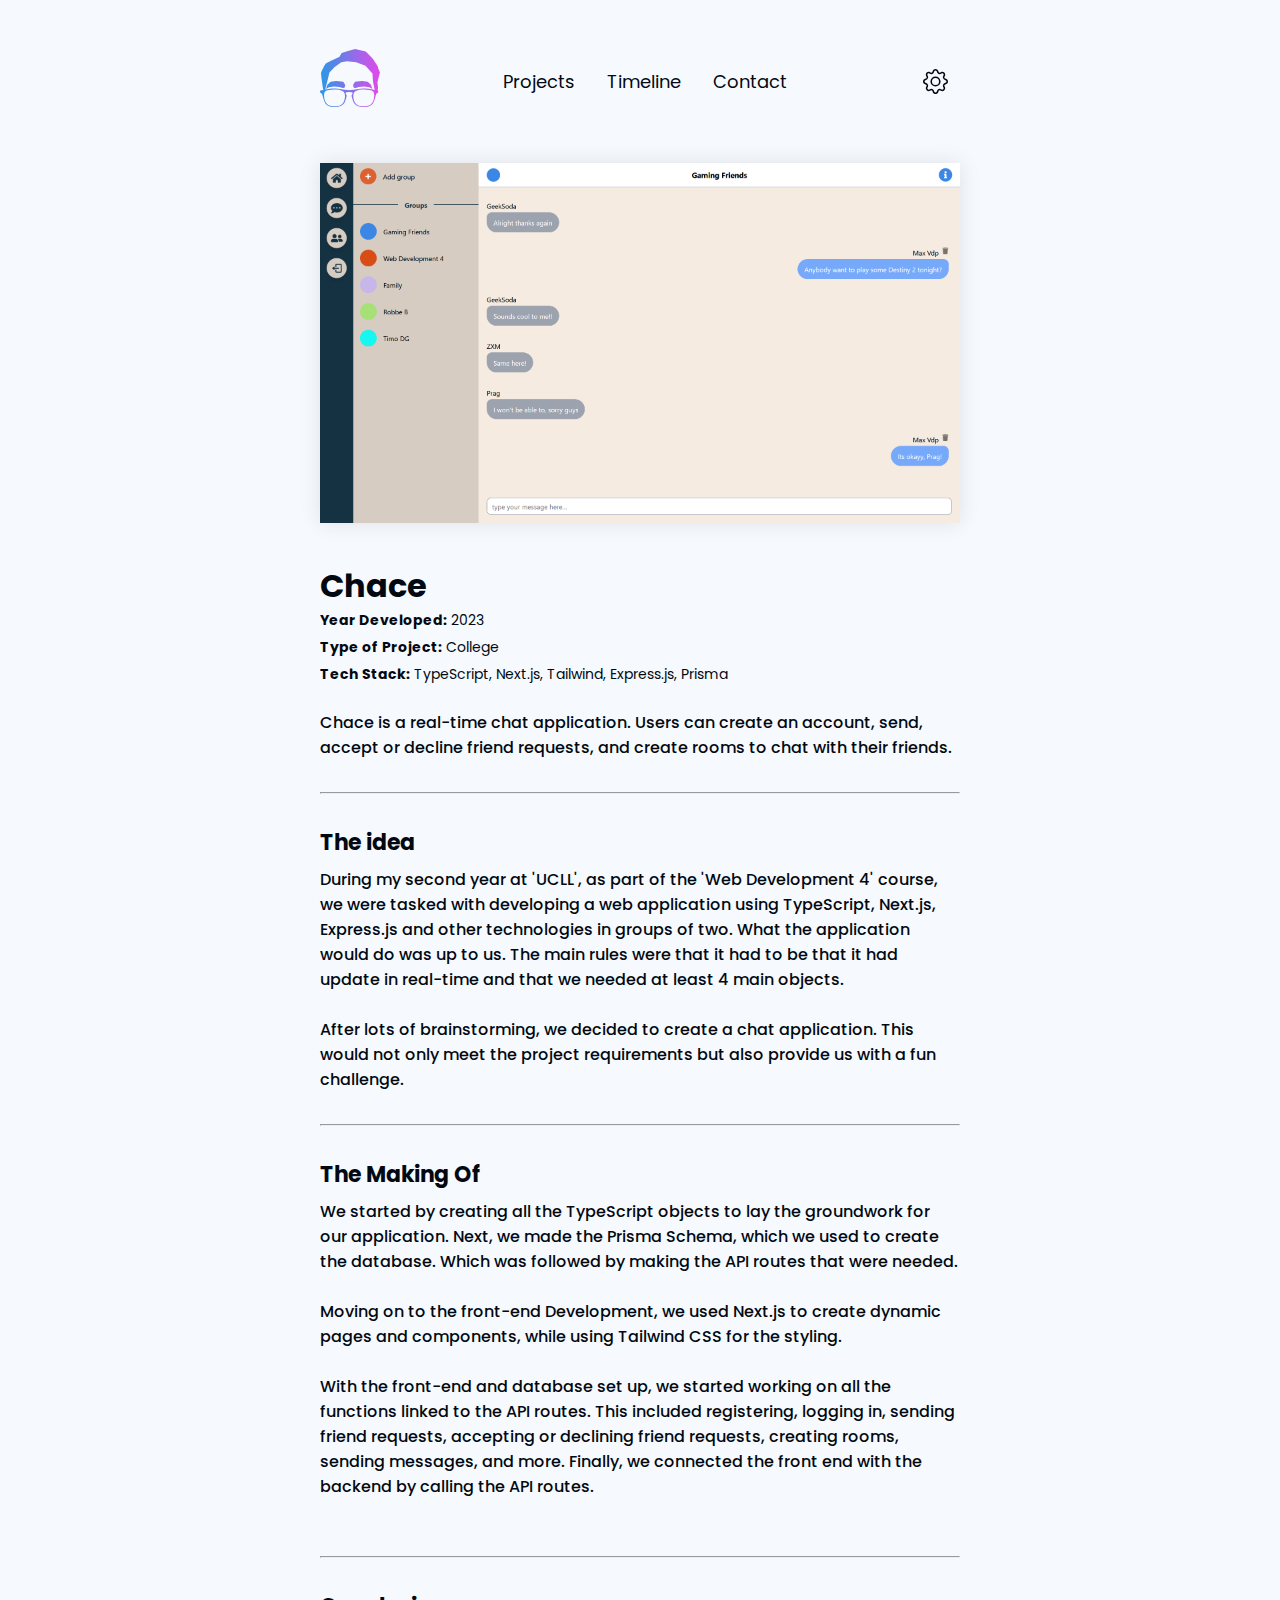
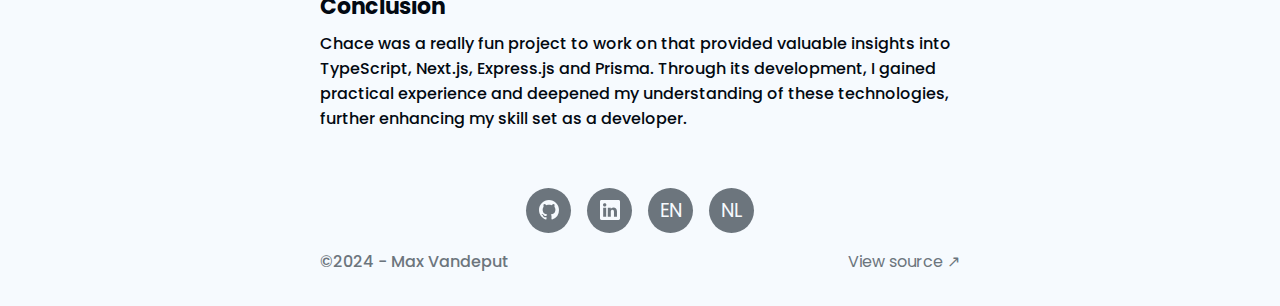
==== projects/chace.html @ c956afb3 "Everything UI version" ====
<!DOCTYPE html>
<html lang="en">
<head>
    <meta charset="UTF-8">
    <meta name="viewport" content="width=device-width, initial-scale=1.0">
    <link rel="preconnect" href="https://fonts.googleapis.com">
    <link rel="preconnect" href="https://fonts.gstatic.com" crossorigin>
    <link href="https://fonts.googleapis.com/css2?family=Poppins:ital,wght@0,100;0,200;0,300;0,400;0,500;0,600;0,700;0,800;0,900;1,100;1,200;1,300;1,400;1,500;1,600;1,700;1,800;1,900&display=swap" rel="stylesheet">
    <link rel="stylesheet" href="../styles.css">
    <link rel="stylesheet" href="projects.css">
    <script defer src="../js/main.js" ></script>
    <title>Projects | Chace</title>
</head>
<body theme="light">
    <div id="mainPage">
        <header>
            <a href="../index.html">
                <svg
                width="118.1636mm"
                height="114.2989mm"
                viewBox="0 0 118.1636 114.2989"
                version="1.1"
                id="svg8"> 
                <defs>
                <linearGradient id="lightGradient">
                  <stop offset="5%" stop-color="#3395E6" />
                  <stop offset="95%" stop-color="#DA4DEA" />
                </linearGradient>
                <linearGradient id="darkGradient">
                    <stop offset="5%" stop-color="#197CCC" />
                    <stop offset="95%" stop-color="#A215B2" />
                  </linearGradient>
              </defs>  
            <g
            id="layer2"
            transform="translate(-36.036378,-30.56153)">
            <path
            id="path988"
            style="fill-opacity:1;stroke-width:0.0727706;stroke-linecap:butt;stroke-linejoin:miter;stroke-miterlimit:4;stroke-dasharray:none;stroke-opacity:1"
            d="m 105.27176,30.599067 -15.825513,4.343039 -10.692908,3.768721 -4.742083,7.815455 -6.747306,2.566669 c 0,0 -18.906908,9.030589 -19.857027,9.916516 -1.05604,0.984685 -9.081842,15.797009 -9.304998,19.112102 -0.20894,3.104042 3.364419,28.460751 4.583586,33.037601 l -3.946513,0.79761 -2.665272,0.84546 0.128606,3.60293 1.654319,0.66183 1.397107,0.9375 1.13974,2.02204 0.79041,2.66529 0.808747,3.52948 1.985337,5.6617 1.470553,3.52949 1.176591,2.35274 1.838111,2.35289 2.500098,1.91187 3.01457,1.32349 3.897055,1.17645 3.382259,0.29411 h 5.073491 l 5.000035,-0.36771 5.661694,-1.39696 3.74988,-2.64699 3.603037,-4.1177 2.352894,-6.47045 1.544021,-4.85284 0.367736,-3.38225 -2.206004,-3.45603 0.588358,-1.83828 2.058652,-0.66167 4.356783,-0.27231 4.356803,0.27231 2.058782,0.66167 0.588229,1.83828 -2.205849,3.45603 0.367715,3.38225 1.544014,4.85284 2.35288,6.47045 3.60293,4.1177 3.75001,2.64699 5.66169,1.39696 5.00007,0.36771 h 5.07347 l 3.38223,-0.29411 3.89706,-1.17645 3.01457,-1.32349 2.5001,-1.91187 1.83813,-2.35289 1.17644,-2.35274 1.47056,-3.52949 1.98547,-5.6617 0.80874,-3.52948 0.79044,-2.66529 1.13958,-2.02204 1.39708,-0.9375 1.6545,-0.66183 0.1286,-3.60293 -1.1561,-0.36669 0.74449,-5.88573 -1.17149,-9.769317 1.72943,-7.389505 3.27297,-13.038048 c 0,0 -4.66767,-9.111872 -3.71924,-9.797117 0.94839,-0.685239 -11.23227,-17.853424 -11.23227,-17.853424 L 126.13666,35.488337 Z m -15.806948,24.020536 17.759508,2.14833 18.41032,6.982139 13.68684,14.954891 c 0,0 1.11576,16.334755 1.43192,17.760792 0.29792,1.343967 2.90428,13.219215 3.22087,14.661805 l -1.17323,-0.23704 -5.88233,-1.2499 -5.56986,-0.69855 -5.36771,-0.36771 -5.40433,-0.0918 -5.38577,0.4596 -6.36039,0.86405 -7.09555,1.17644 -5.532926,0.53292 -2.794368,0.14076 -2.794192,-0.14076 -5.532953,-0.53292 -7.095696,-1.17644 -6.360276,-0.86405 -5.38572,-0.4596 -5.404484,0.0918 -5.367416,0.36771 -5.569863,0.69855 -3.617541,0.76864 5.397591,-21.166344 2.919608,-12.380758 10.302354,-10.94532 13.07318,-9.334151 z m -22.150363,39.028398 -10.367638,1.323643 -6.396993,5.808766 -2.794033,8.74989 5.735317,-3.75 10.293882,-1.10284 10.514667,0.51462 6.617508,1.98532 3.455883,-0.14705 1.470558,-5.58826 -3.897055,-6.396989 c -0.294112,0.07351 -14.632096,-1.3971 -14.632096,-1.3971 z m 52.288281,0 c 0,0 -14.33798,1.470621 -14.6321,1.3971 l -3.89721,6.396989 1.47058,5.58826 3.45586,0.14705 6.61765,-1.98532 10.51468,-0.51462 10.29388,1.10284 5.73531,3.75 -2.79418,-8.74989 -6.397,-5.808766 z m -56.865728,16.718679 4.522138,0.0275 6.37858,0.67104 3.759011,1.07534 2.573569,0.94656 2.003774,1.23176 1.121252,1.47977 1.102865,1.80154 0.772122,2.88595 0.257263,2.13223 v 2.51837 l -0.367579,2.647 -0.955929,3.91534 -1.029364,2.55526 -1.966895,3.25365 -1.709507,1.94845 -2.16913,1.50728 -2.941231,1.19503 -2.830811,0.73528 -4.889561,0.42273 -5.055177,-0.11033 -4.705641,-0.73527 -2.334589,-0.73529 -1.847484,-0.85482 -1.645281,-1.17644 -1.626686,-1.56245 -1.617752,-2.12316 -0.974359,-2.11394 -1.047701,-2.6012 -0.836223,-2.60106 -0.312684,-2.39883 -0.386,-4.03472 0.330839,-3.67654 0.358651,-1.93016 1.396926,-2.39883 3.06067,-1.74638 4.678138,-1.27756 5.000017,-0.579 z m 61.341748,0 3.93377,0.29411 4.99989,0.579 4.67827,1.27756 3.06067,1.74638 1.39695,2.39883 0.35863,1.93016 0.33071,3.67654 -0.38585,4.03472 -0.31256,2.39883 -0.83637,2.60106 -1.0477,2.6012 -0.97436,2.11394 -1.61776,2.12316 -1.62683,1.56245 -1.64513,1.17644 -1.84749,0.85482 -2.33443,0.73529 -4.7058,0.73527 -5.05503,0.11033 -4.88972,-0.42273 -2.83079,-0.73528 -2.94125,-1.19503 -2.16911,-1.50728 -1.70947,-1.94845 -1.96706,-3.25365 -1.02923,-2.55526 -0.95592,-3.91534 -0.36775,-2.647 v -2.51836 l 0.25739,-2.13224 0.77215,-2.88595 1.10285,-1.80154 1.12129,-1.47977 2.00375,-1.23176 2.57355,-0.94656 3.75907,-1.07534 6.37856,-0.67104 z" />
        </g>
                </svg>
            </a>
            <nav>
                <ul>
                    <li><a href="../index.html#projects">Projects</a></li>
                    <li><a href="../index.html#timeline">Timeline</a></li>
                    <li><a href="../index.html#contact">Contact</a></li>
                </ul>
            </nav>

            <div id="settings">
                <svg xmlns="http://www.w3.org/2000/svg" fill="currentColor" class="bi bi-gear" viewBox="0 0 16 16">
                <path d="M8 4.754a3.246 3.246 0 1 0 0 6.492 3.246 3.246 0 0 0 0-6.492M5.754 8a2.246 2.246 0 1 1 4.492 0 2.246 2.246 0 0 1-4.492 0"/>
                <path d="M9.796 1.343c-.527-1.79-3.065-1.79-3.592 0l-.094.319a.873.873 0 0 1-1.255.52l-.292-.16c-1.64-.892-3.433.902-2.54 2.541l.159.292a.873.873 0 0 1-.52 1.255l-.319.094c-1.79.527-1.79 3.065 0 3.592l.319.094a.873.873 0 0 1 .52 1.255l-.16.292c-.892 1.64.901 3.434 2.541 2.54l.292-.159a.873.873 0 0 1 1.255.52l.094.319c.527 1.79 3.065 1.79 3.592 0l.094-.319a.873.873 0 0 1 1.255-.52l.292.16c1.64.893 3.434-.902 2.54-2.541l-.159-.292a.873.873 0 0 1 .52-1.255l.319-.094c1.79-.527 1.79-3.065 0-3.592l-.319-.094a.873.873 0 0 1-.52-1.255l.16-.292c.893-1.64-.902-3.433-2.541-2.54l-.292.159a.873.873 0 0 1-1.255-.52zm-2.633.283c.246-.835 1.428-.835 1.674 0l.094.319a1.873 1.873 0 0 0 2.693 1.115l.291-.16c.764-.415 1.6.42 1.184 1.185l-.159.292a1.873 1.873 0 0 0 1.116 2.692l.318.094c.835.246.835 1.428 0 1.674l-.319.094a1.873 1.873 0 0 0-1.115 2.693l.16.291c.415.764-.42 1.6-1.185 1.184l-.291-.159a1.873 1.873 0 0 0-2.693 1.116l-.094.318c-.246.835-1.428.835-1.674 0l-.094-.319a1.873 1.873 0 0 0-2.692-1.115l-.292.16c-.764.415-1.6-.42-1.184-1.185l.159-.291A1.873 1.873 0 0 0 1.945 8.93l-.319-.094c-.835-.246-.835-1.428 0-1.674l.319-.094A1.873 1.873 0 0 0 3.06 4.377l-.16-.292c-.415-.764.42-1.6 1.185-1.184l.292.159a1.873 1.873 0 0 0 2.692-1.115z"/>
                </svg>
                <div id="dropdown-wrapper">
                    <div id="dropdown">
                        <div title="Toggle theme" id="theme" class="dd-Item">
                            <svg xmlns="http://www.w3.org/2000/svg"
                                    fill="currentColor"
                                    viewBox="0 0 512.000000 512.000000"
                                    preserveAspectRatio="xMidYMid meet">

                                    <g transform="translate(0.000000,512.000000) scale(0.100000,-0.100000)">
                                    <path d="M2460 4668 c-25 -14 -58 -44 -75 -67 -29 -41 -30 -48 -33 -166 -3
                                    -107 -1 -128 16 -161 85 -164 299 -164 384 0 17 33 19 54 16 161 -3 114 -5
                                    124 -30 161 -44 62 -90 88 -167 92 -55 3 -74 -1 -111 -20z"/>
                                    <path d="M1115 4111 c-107 -50 -153 -172 -105 -279 24 -54 111 -146 170 -180
                                    98 -58 229 -24 287 76 39 65 39 148 1 212 -34 59 -126 146 -180 170 -54 25
                                    -121 25 -173 1z"/>
                                    <path d="M3832 4110 c-53 -24 -146 -111 -179 -167 -14 -24 -27 -65 -30 -95 -7
                                    -74 33 -150 102 -193 66 -41 149 -42 215 -3 59 34 146 126 170 180 80 176
                                    -102 358 -278 278z"/>
                                    <path d="M2330 3936 c-574 -102 -1005 -517 -1137 -1096 -25 -107 -25 -453 0
                                    -560 29 -129 69 -241 123 -348 208 -409 599 -689 1052 -753 106 -15 382 -6
                                    477 15 582 130 1013 592 1096 1174 15 106 6 382 -15 477 -62 273 -189 507
                                    -382 699 -193 194 -423 319 -699 382 -96 22 -413 28 -515 10z m-297 -693 c24
                                    -469 215 -818 576 -1050 82 -53 242 -128 348 -162 78 -26 143 -41 332 -78 23
                                    -4 21 -8 -40 -69 -125 -127 -293 -223 -465 -265 -126 -31 -322 -31 -448 0 -96
                                    23 -244 89 -323 142 -69 47 -188 164 -239 235 -62 87 -130 234 -155 340 -31
                                    126 -31 322 0 448 38 155 123 315 226 425 54 59 161 151 174 151 4 0 11 -53
                                    14 -117z"/>
                                    <path d="M539 2747 c-24 -13 -57 -43 -74 -66 -27 -39 -30 -50 -30 -120 0 -68
                                    3 -82 27 -117 15 -21 44 -50 65 -64 33 -23 48 -25 159 -28 106 -3 127 -1 160
                                    16 164 84 164 299 2 383 -30 15 -59 19 -151 19 -100 0 -119 -3 -158 -23z"/>
                                    <path d="M4275 2754 c-165 -89 -166 -301 -1 -386 33 -17 54 -19 161 -16 114 3
                                    124 5 161 30 21 15 50 44 64 65 21 31 25 48 25 113 0 65 -4 82 -25 113 -14 21
                                    -43 50 -64 65 -37 25 -46 27 -165 30 -101 2 -132 -1 -156 -14z"/>
                                    <path d="M1219 1487 c-20 -8 -49 -23 -65 -34 -50 -35 -124 -121 -144 -166 -80
                                    -175 102 -357 278 -277 54 24 146 111 180 170 38 64 38 147 -1 212 -49 85
                                    -161 127 -248 95z"/>
                                    <path d="M3740 1473 c-77 -40 -115 -103 -115 -187 0 -48 6 -71 27 -106 34 -59
                                    126 -146 180 -170 176 -80 358 102 278 278 -24 53 -111 146 -167 179 -24 14
                                    -65 27 -95 30 -45 4 -61 1 -108 -24z"/>
                                    <path d="M2480 954 c-46 -20 -87 -60 -112 -108 -17 -33 -19 -54 -16 -160 3
                                    -111 5 -126 28 -159 14 -21 43 -50 64 -65 35 -24 49 -27 116 -27 67 0 81 3
                                    116 27 21 15 50 44 64 65 23 33 25 48 28 159 3 106 1 127 -16 160 -54 104
                                    -172 151 -272 108z"/>
                                    </g>
                            </svg>
                        </div>
                        <div title="Open MX-Shell" id="CLI" class="dd-Item">
                            <svg xmlns="http://www.w3.org/2000/svg" fill="currentColor" class="bi bi-terminal" viewBox="0 0 16 16">
                                <path d="M6 9a.5.5 0 0 1 .5-.5h3a.5.5 0 0 1 0 1h-3A.5.5 0 0 1 6 9M3.854 4.146a.5.5 0 1 0-.708.708L4.793 6.5 3.146 8.146a.5.5 0 1 0 .708.708l2-2a.5.5 0 0 0 0-.708z"/>
                                <path d="M2 1a2 2 0 0 0-2 2v10a2 2 0 0 0 2 2h12a2 2 0 0 0 2-2V3a2 2 0 0 0-2-2zm12 1a1 1 0 0 1 1 1v10a1 1 0 0 1-1 1H2a1 1 0 0 1-1-1V3a1 1 0 0 1 1-1z"/>
                            </svg>
                        </div>
                    </div>
                </div>
            </div>
        </header>

        <img  id="heroImg" src="../files/images/chace/chace.png" alt="MX Shell screenshot">
        
        <h1>Chace</h1>
        <div id="smInfo">
            <p><b>Year Developed:</b> <span>2023</span></p>
            <p><b>Type of Project:</b> <span>College</span></p>
            <p><b>Tech Stack:</b> <span>TypeScript, Next.js, Tailwind, Express.js, Prisma</span></p>
        </div>
        <br>
        <p>
            Chace is a real-time chat application. Users can create an account, send, accept or decline friend requests, and create rooms to chat with their friends.
        </p>
        <hr>
        <div id="idea">
            <h2>The idea</h2>
            <p>
                During my second year at 'UCLL', as part of the 'Web Development 4' course, we were tasked with developing a web application using TypeScript, Next.js, Express.js and other technologies in groups of two. What the application would do was up to us. The main rules were that it had to be that it had update in real-time and that we needed at least 4 main objects. 
            </p>
            <br>
            <p>
                After lots of brainstorming, we decided to create a chat application. This would not only meet the project requirements but also provide us with a fun challenge. 
            </p>
        </div>
        <hr>
        <div id="makingOf">
            <h2>The Making Of</h2>
            <p>
                We started by creating all the TypeScript objects to lay the groundwork for our application. Next, we made the Prisma Schema, which we used to create the database. Which was followed by making the API routes that were needed.
            </p>
            <br>
            <p>
                Moving on to the front-end Development, we used Next.js to create dynamic pages and components, while using Tailwind CSS for the styling.
            </p>
            <br>
            <p>
                With the front-end and database set up, we started working on all the functions linked to the API routes. This included registering, logging in, sending friend requests, accepting or declining friend requests, creating rooms, sending messages, and more. Finally, we connected the front end with the backend by calling the API routes.
            </p>
            <br>
            <p>
                
            </p>
        </div>
        <hr>
        <div id="conclusion">
            <h2>Conclusion</h2>
            <p>
                Chace was a really fun project to work on that provided valuable insights into TypeScript, Next.js, Express.js and Prisma. Through its development, I gained practical experience and deepened my understanding of these technologies, further enhancing my skill set as a developer.
            </p>
            <br>
        </div>

        <div class="footer">
            <div class="socials">
                <a title="Github" target="_blank" href="https://www.github.com/maxvdp">
                    <svg xmlns="http://www.w3.org/2000/svg"  fill="currentColor" class="bi bi-github" viewBox="0 0 16 16">
                        <path d="M8 0C3.58 0 0 3.58 0 8c0 3.54 2.29 6.53 5.47 7.59.4.07.55-.17.55-.38 0-.19-.01-.82-.01-1.49-2.01.37-2.53-.49-2.69-.94-.09-.23-.48-.94-.82-1.13-.28-.15-.68-.52-.01-.53.63-.01 1.08.58 1.23.82.72 1.21 1.87.87 2.33.66.07-.52.28-.87.51-1.07-1.78-.2-3.64-.89-3.64-3.95 0-.87.31-1.59.82-2.15-.08-.2-.36-1.02.08-2.12 0 0 .67-.21 2.2.82.64-.18 1.32-.27 2-.27s1.36.09 2 .27c1.53-1.04 2.2-.82 2.2-.82.44 1.1.16 1.92.08 2.12.51.56.82 1.27.82 2.15 0 3.07-1.87 3.75-3.65 3.95.29.25.54.73.54 1.48 0 1.07-.01 1.93-.01 2.2 0 .21.15.46.55.38A8.01 8.01 0 0 0 16 8c0-4.42-3.58-8-8-8"/>
                      </svg>
                </a>
                <a title="LinkedIn" target="_blank" href="https://www.linkedin.com/in/max-vandeput/">
                    <svg xmlns="http://www.w3.org/2000/svg"  fill="currentColor" class="bi bi-linkedin" viewBox="0 0 16 16">
                        <path d="M0 1.146C0 .513.526 0 1.175 0h13.65C15.474 0 16 .513 16 1.146v13.708c0 .633-.526 1.146-1.175 1.146H1.175C.526 16 0 15.487 0 14.854zm4.943 12.248V6.169H2.542v7.225zm-1.2-8.212c.837 0 1.358-.554 1.358-1.248-.015-.709-.52-1.248-1.342-1.248S2.4 3.226 2.4 3.934c0 .694.521 1.248 1.327 1.248zm4.908 8.212V9.359c0-.216.016-.432.08-.586.173-.431.568-.878 1.232-.878.869 0 1.216.662 1.216 1.634v3.865h2.401V9.25c0-2.22-1.184-3.252-2.764-3.252-1.274 0-1.845.7-2.165 1.193v.025h-.016l.016-.025V6.169h-2.4c.03.678 0 7.225 0 7.225z"/>
                      </svg>
                </a>
                <a title="English cv" target="_blank" href="files/MaxVdp_English_cv.pdf">
                    EN
                </a>
                <a title="Dutch cv" target="_blank" href="files/MaxVdp_Nederlands_cv.pdf">
                    NL
                </a>
            </div>
            <div>
                <p>©2024 - Max Vandeput</p>
                <a href="https://www.github.com/maxvdp/portfolio" target="_blank">View source <span>&#8599;</span></a>
            </div>
        </div>


    </div>
</body>
</html>
---- styles.css ----
*, body, html{
    margin: 0;
    padding: 0;
    box-sizing: border-box;
    scroll-behavior: smooth;


    --global-gray-text-color: #6C757D;
    /****************
    Light mode Colors
    *****************/
    --light-bg-color: #F6FAFE;
    --light-text-color: #020912;
    --light-primary-color: #3395E6;
    --light-secondary-color: #BF7FF0;
    --light-accent-color: #DA4DEA;

    /****************
     Dark mode Colors
    *****************/
    --dark-bg-color: #010509;
    --dark-text-color: #EDF4FD;
    --dark-primary-color: #197CCC;
    --dark-secondary-color: #4F0F80;
    --dark-accent-color: #A215B2;


    /****************
        Font Family
    *****************/
    --font-family: 'Poppins', sans-serif;
}

body{
    font-family: var(--font-family);
    background-color: var(--light-bg-color);
    color: var(--light-text-color);
    display: flex;
    flex-direction: column;
    align-items: center;
}

#mainPage{
    max-width: 40rem;
    background-color: var(--light-bg-color);
    color: var(--light-text-color);
    position: relative;
}

#mainPage > p{
    font-weight: 450;
}

header{
    padding: 3rem 0;
    width: 100%;
    display: flex;
    justify-content: space-between;
    align-items: center;
}

header > a > svg {
    width: 60px;
    height: 60px;
    fill: url(#lightGradient);
}

nav > ul {
    list-style: none;
    display: flex;
    gap: 2rem;
}

nav > ul > li > a{
    text-decoration: none;
    color: var(--light-text-color);
    font-size: large;
}

#settings {
    position: relative;
    display: flex;
    justify-content: center;
    align-items: center;
    width: 50px;
    height: 50px;
    cursor: pointer;
}

#settings > svg {
    width: 25px;
    height: 25px;
    fill: var(--light-text-color);
    transition: transform 1s;
}

#dropdown-wrapper {
    position: absolute;
    top: 48px;
    display: none;
    justify-content: center;
    align-items: center;
    width: 70px; 
    height: 114px; 
    margin: 1px;
    background: linear-gradient(120deg, var(--light-primary-color), var(--light-accent-color));
    border-radius: 10px;
}


#dropdown {
    position: absolute;
    display: none;
    justify-content: space-around;
    align-items: center;
    flex-direction: column;
    width: 66px; 
    height: 110px; 
    background-color: var(--light-bg-color);
    border-radius: 8px;
}


/* #settings:hover #dropdown, #settings:hover #dropdown-wrapper {
    display: flex; 
} */

.dd-Item {
    display: flex;
    justify-content: center;
    align-items: center;
}

.dd-Item svg {
    width: 25px;
    height: 25px;
    fill: var(--light-text-color);
}

#theme > svg {
    width: 30px;
    height: 30px;
}

h1{
    font-size: 3rem;
    margin-bottom: 1rem;
}


h2{
    margin-bottom: 1rem;
}

hr{
    margin-top: 2rem;
    margin-bottom: 2rem;
}


/*********
Projects 
**********/

.projectCard{
    display: flex;
    flex-direction: row;
    gap: 1rem;
    margin-bottom: 2rem;
}


.projectCard > img{
    width: 20rem;
    border-radius: 0.5rem;
    box-shadow: 20px rgba(0, 0, 0, 0.1);
}

.projectInfo{
    flex: 1 1;
    display: flex;
    flex-direction: column;
    gap: 1rem;
}

.projectInfo > h3, .projectInfo > h3 > span{
    display: flex;
    gap: 5px;
    align-items: center;
}

.projectInfo > h3 > span > svg{
    width: 18.72px;
    height: 18.72px;
    cursor: pointer;
}

.projectInfo > a{
    position: relative;
    margin-top: 1rem;
    text-decoration: none;
    color: var(--light-text-color);
    font-weight: 600;
    width: fit-content;
}

.projectInfo > a::after {
    content: '';
    position: absolute;
    width: 0;
    height: 2px;
    bottom: 0;
    left: 0;
    background-color: var(--light-text-color);
    transition: width .3s;
}

.projectInfo > a:hover::after {
    width: 100%;
}


/*********
Timeline 
**********/

.timeLineCard{
    padding: 0 0 3rem 1.5rem;
    position: relative;
    border-left: 2px solid var(--light-text-color);
}

.bullet{
    position: absolute;
    top: 8px;
    left: -5.5px;
    width: 10px;
    height: 10px;
    background-color: var(--light-text-color);
    border-radius: 50%;
}

.tlcMainInfo{
    display: flex;
    flex-direction: row;
    align-items: center;
    flex-wrap: wrap;
    gap: 1rem;
}

.tlcMainInfo > span{
    background-color: var(--light-text-color);
    color: var(--light-bg-color);
    padding: 3px 7px;
    border-radius: 0.5rem;
}

.tlcMainInfo > p{
    color: var(--global-gray-text-color);
}


.timeLineCard > p{
    color: var(--global-gray-text-color);
    margin-top: 0.5rem;
}



/*********
Contact 
**********/

form{
    display: flex;
    flex-direction: column;
}

label{
    font-weight: 600;
    margin-bottom: 0.2rem;
}

.contact > form > input {
    font: inherit;
    padding: 0.5rem;
    border: 1px solid var(--global-gray-text-color);
    border-radius: 0.5rem;
    margin-bottom: 0.7rem;
    background-color: var(--light-bg-color);
}

.contact > form > textarea{
    font: inherit;
    padding: 0.5rem;
    border: 1px solid var(--global-gray-text-color);
    border-radius: 0.5rem;
    resize: vertical;
    background-color: var(--light-bg-color);
    margin-bottom: 0.5rem;

}

.contact > form > button {
    font-family: inherit;
    font-size: 1rem;
    font-weight: 600;
    padding: 0.5rem;
    border-radius: 0.5rem;
    text-decoration: none;
    color: var(--dark-text-color);
    background: linear-gradient(120deg, var(--light-primary-color), var(--light-accent-color));
    width: 8rem;
    text-align: center;
    transition: scale 0.2s;
    border: none;
}

.contact > form > button:hover{
    scale: 1.1;
    cursor: pointer;
}



/*********
Footer
**********/

.footer {
    margin-top: 2rem;
    margin-bottom: 1rem;
    display: flex;
    flex-direction: column;
    align-items: center;
    gap: 1rem;
}

.socials {
    display: flex;
    gap: 1rem;
    font-size: larger;
}
.socials > * {
    color: var(--light-bg-color);
    text-decoration: none;
    background: var(--global-gray-text-color);
    width: 45px;
    aspect-ratio: 1/1; 
    display: flex;
    justify-content: center;
    align-items: center;
    border-radius: 50%;
    cursor: pointer;
}

.socials > * > svg {
    width: 20px;
    aspect-ratio: 1/1;
}

.footer > div:nth-child(2){
    width: 100%;
    display: flex;
    justify-content: space-between;
    padding-bottom: 1rem;
}


.footer > div > p{
    color: var(--global-gray-text-color);
}

.footer > div:nth-child(2) > a{
    position: relative;
    color: var(--global-gray-text-color);
    text-decoration: none;
}

.footer > div:nth-child(2) > a::after {
    content: '';
    position: absolute;
    width: 0;
    height: 2px;
    bottom: 0;
    left: 0;
    background-color: var(--global-gray-text-color);
    transition: width .3s;
}

.footer > div:nth-child(2) > a:hover::after {
    width: 100%;
}



/************
Media Queries
*************/


@media screen and (max-width: 700px){
    #mainPage{
        margin: 0 3rem;
    }

    .bullet{
        left: -6px;
    }
}

@media screen and (max-width: 600px){
    #mainPage{
        margin: 0 3rem;
    }

    .bullet{
        top: 11px;
    }

    .projectCard{
        flex-direction: column;
        margin-bottom: em;
    }

    .projectInfo{
        gap: 0.5rem;
    }

    .projectInfo > a{
        margin-top: 0rem;
    }


    .projectCard > img{
        width: 100%;
        border-radius: 0.5rem;
        box-shadow: 0 0 20px rgba(0, 0, 0, 0.1);
    }
}

@media screen and (max-width: 500px){
    #mainPage{
        margin: 0 2rem;
    }

    header > a > svg {
        width: 45px;
        height: 45px;
    }

    nav > ul {
        gap: 1rem;
    }

    nav > ul > li > a{
        font-size: medium;
    }
}

/**************
    Dark Mode 
***************/

body[theme="dark"],
body[theme="dark"] #mainPage, 
body[theme="dark"] .contact > form > input, 
body[theme="dark"] .contact > form > textarea{
    background-color: var(--dark-bg-color);
    color: var(--dark-text-color);
}

body[theme="dark"] .projectInfo > a,
body[theme="dark"] nav > ul > li > a{
    color: var(--dark-text-color);
}


body[theme="dark"] .timeLineCard{
    border-left: 2px solid var(--dark-text-color);
}

body[theme="dark"] .bullet,
body[theme="dark"] header > div{
    background-color: var(--dark-text-color);
}

body[theme="dark"] #settings,
body[theme="dark"] #dropdown,
body[theme="dark"] .dd-Item{
    background-color: var(--dark-bg-color);
}

body[theme="dark"] .tlcMainInfo > span{
    background-color: var(--dark-text-color);
    color: var(--dark-bg-color);
}

body[theme="dark"] .contact > form > button, 
body[theme="dark"] #dropdown-wrapper {
    background: linear-gradient(120deg, var(--dark-primary-color), var(--dark-accent-color));
}

body[theme="dark"] header > a > svg {
    fill: url(#darkGradient);
}

body[theme="dark"] header > div > svg{
    fill: var(--dark-bg-color);
}
body[theme="dark"] #settings > svg,
body[theme="dark"] .dd-Item svg{
    fill: var(--dark-text-color);
}
---- projects/projects.css ----
#mainPage p{
    font-weight: 500;
}

#heroImg{
    width: 100%;
    margin-bottom: 2rem;
    box-shadow: 0 0 20px rgba(0, 0, 0, 0.1);
}

h1{
    font-size: 2rem;
    margin-bottom: 0;
}

h1 > span, h1{
    display: flex;
    align-items: center;
    gap: 10px
}

h1 > span > svg{
    width: 2rem;
    height: 2rem;
    cursor: pointer;
}

h2{
    font-size: 22px;
    margin-bottom: 0.5rem;
}

#smInfo{
    display: flex;
    flex-direction: column;
    gap: 6px;
    font-size: 14px;
}

#smInfo > p > a{
    position: relative;
    color: var(--global-gray-text-color);
    text-decoration: none;
}

#smInfo > p > span{
    font-weight: 400;
}

#smInfo > p > a::after {
    content: '';
    position: absolute;
    width: 0;
    height: 2px;
    bottom: 0;
    left: 0;
    background-color: var(--global-gray-text-color);
    transition: width .3s;
}

#smInfo > p > a:hover::after {
    width: 100%;
}


.img{
    display: flex;
    justify-content: center;
}

.img > img{
    max-width: 100%;
}

pre{
    display: flex;
    justify-content: center;
}

pre, code {
    white-space: pre-wrap;      
}
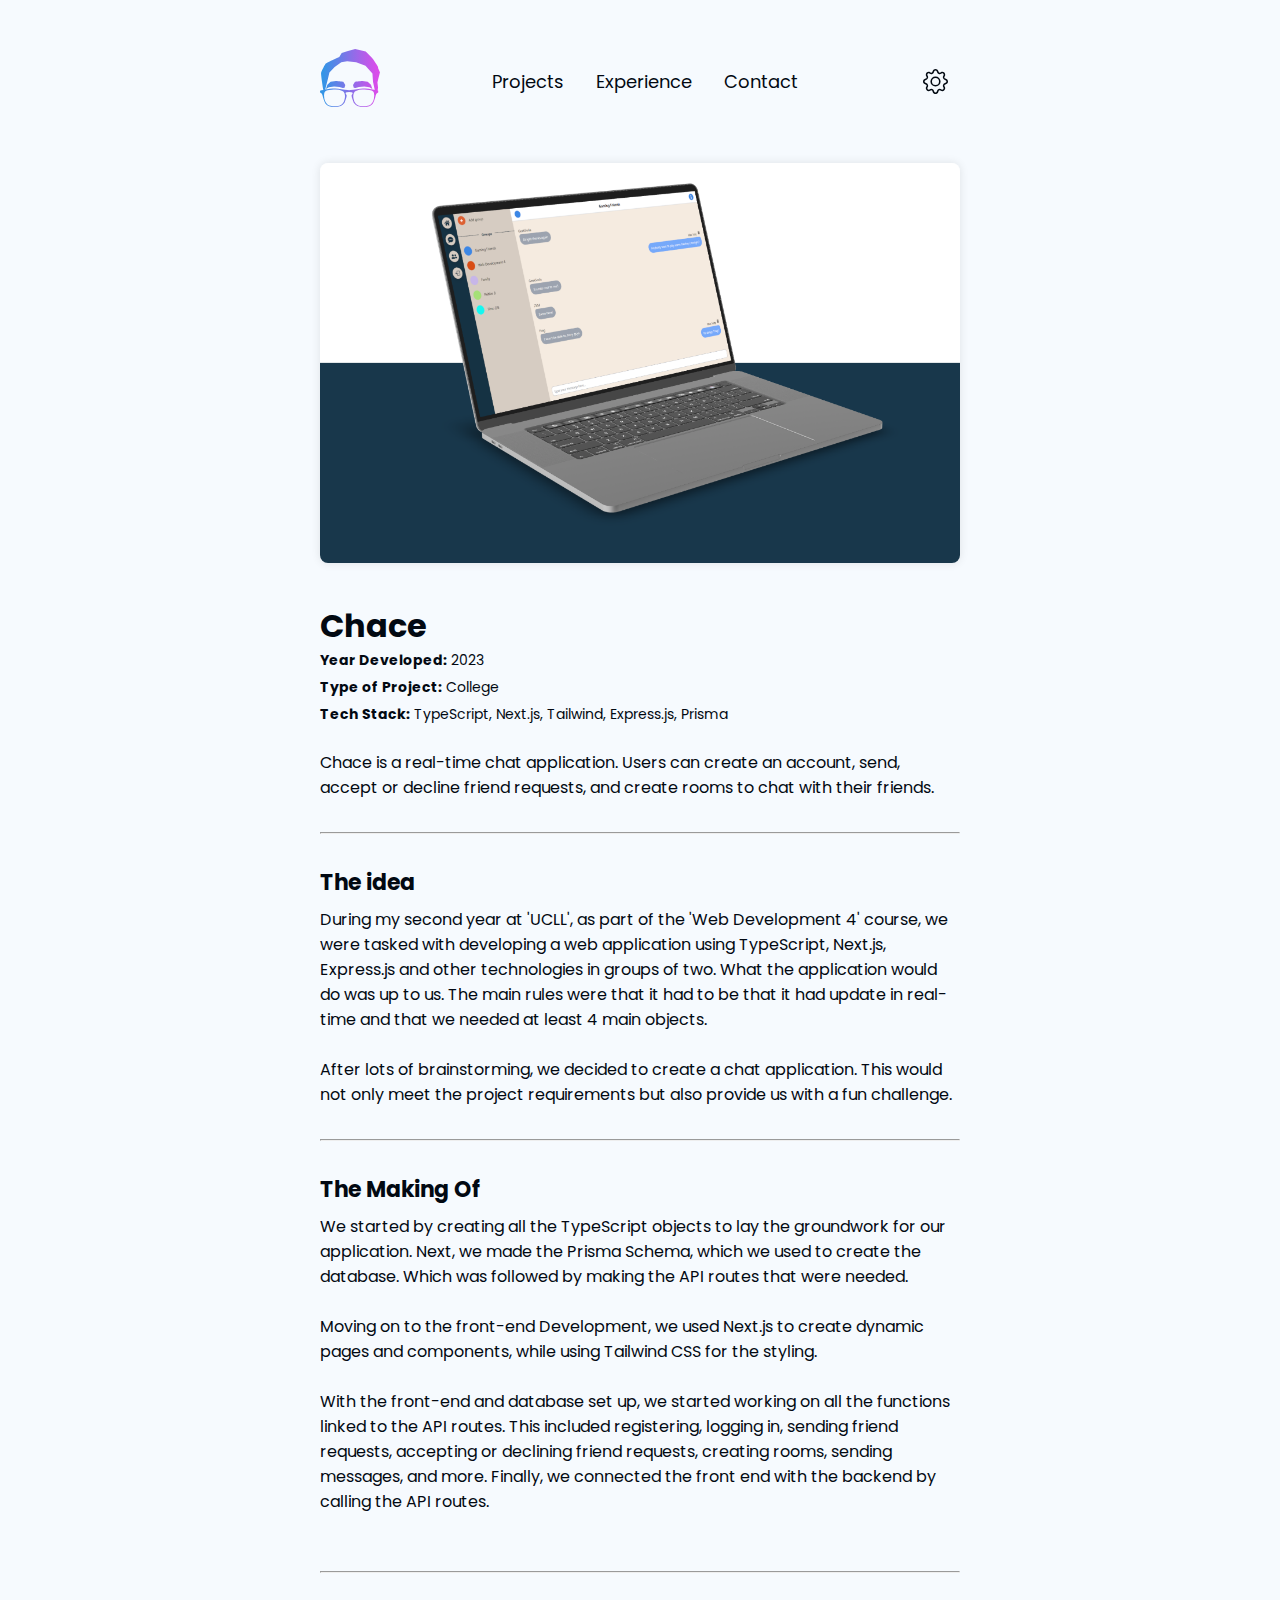
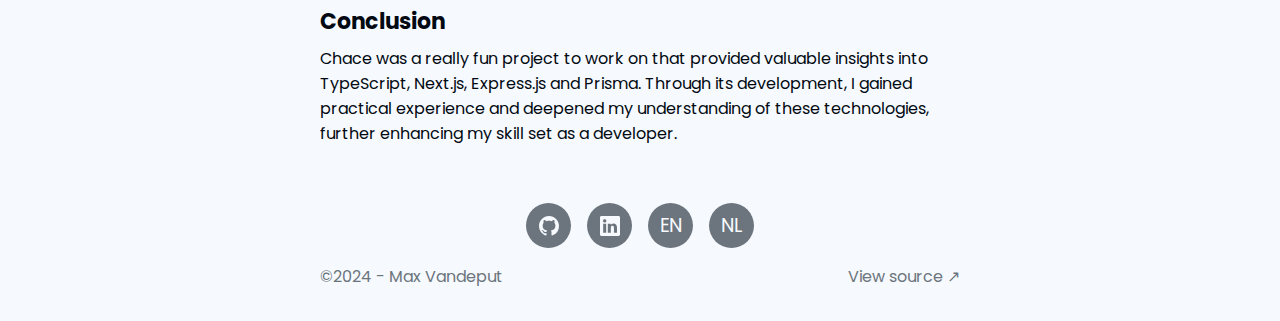
==== commit 42eeef90: "projects layout" ====
--- a/projects/chace.html
+++ b/projects/chace.html
@@ -44,7 +44,7 @@
             <nav>
                 <ul>
                     <li><a href="../index.html#projects">Projects</a></li>
-                    <li><a href="../index.html#timeline">Timeline</a></li>
+                    <li><a href="../index.html#timeline">Experience</a></li>
                     <li><a href="../index.html#contact">Contact</a></li>
                 </ul>
             </nav>
@@ -111,13 +111,13 @@
             </div>
         </header>
 
-        <img  id="heroImg" src="../files/images/chace/chace.png" alt="MX Shell screenshot">
+        <img  id="heroImg" src="../files/images/chace/Chace-laptop.png" alt="MX Shell screenshot">
         
         <h1>Chace</h1>
         <div id="smInfo">
             <p><b>Year Developed:</b> <span>2023</span></p>
             <p><b>Type of Project:</b> <span>College</span></p>
-            <p><b>Tech Stack:</b> <span>TypeScript, Next.js, Tailwind, Express.js, Prisma</span></p>
+            <p><b>Tech Stack:</b> <span data-version="v14.0.1" >TypeScript</span>, Next.js, Tailwind, Express.js, Prisma</p>
         </div>
         <br>
         <p>
--- a/styles.css
+++ b/styles.css
@@ -32,6 +32,7 @@
 }
 
 body{
+    transition: background-color 0.2s, color 0.2s;
     font-family: var(--font-family);
     background-color: var(--light-bg-color);
     color: var(--light-text-color);
@@ -41,6 +42,7 @@
 }
 
 #mainPage{
+    transition: background-color 0.2s, color 0.2s;
     max-width: 40rem;
     background-color: var(--light-bg-color);
     color: var(--light-text-color);
@@ -48,7 +50,7 @@
 }
 
 #mainPage > p{
-    font-weight: 450;
+    text-wrap: pretty;
 }
 
 header{
@@ -95,6 +97,7 @@
 }
 
 #dropdown-wrapper {
+    transition: background 0.2s, color 0.2s;
     position: absolute;
     top: 48px;
     display: none;
@@ -109,6 +112,7 @@
 
 
 #dropdown {
+    transition: background-color 0.2s, color 0.2s;
     position: absolute;
     display: none;
     justify-content: space-around;
@@ -170,11 +174,52 @@
 }
 
 
+
 .projectCard > img{
     width: 20rem;
     border-radius: 0.5rem;
-    box-shadow: 20px rgba(0, 0, 0, 0.1);
-}
+    -webkit-box-shadow: 0 0 10px rgba(0, 0, 0, 0.1);
+    box-shadow: 0 0 10px rgba(0, 0, 0, 0.1);
+}
+
+.card{
+    width: 100% !important;
+    position: relative;
+}
+
+.projectImg{
+    width: 100% !important;
+    display: block;
+}
+
+.content{
+    border-radius: 0.5rem;
+    width: 100% !important;
+    height: 100% !important;
+    top: 0;
+    left: 0;
+    position: absolute;
+    background: rgba(0, 0, 0, 0.6);
+    display: flex;
+    justify-content: center;
+    align-items: center;
+    flex-direction: column;
+    opacity: 0;
+    transition: 0.6s;
+    color: var(--dark-text-color);
+    text-decoration: none;
+}
+
+.content:hover{
+    opacity: 1;
+    cursor: pointer;
+}
+
+.content > h3{
+    font-size: 2rem;
+    margin-bottom: 0.5rem;
+}
+
 
 .projectInfo{
     flex: 1 1;
@@ -232,7 +277,7 @@
 
 .bullet{
     position: absolute;
-    top: 8px;
+    top: 10px;
     left: -5.5px;
     width: 10px;
     height: 10px;
@@ -242,21 +287,14 @@
 
 .tlcMainInfo{
     display: flex;
-    flex-direction: row;
-    align-items: center;
+    flex-direction: column;
     flex-wrap: wrap;
-    gap: 1rem;
-}
-
-.tlcMainInfo > span{
-    background-color: var(--light-text-color);
-    color: var(--light-bg-color);
-    padding: 3px 7px;
-    border-radius: 0.5rem;
+    gap: 0.2rem;
 }
 
 .tlcMainInfo > p{
     color: var(--global-gray-text-color);
+    font-size: 14px;
 }
 
 
@@ -420,7 +458,6 @@
 
     .projectCard{
         flex-direction: column;
-        margin-bottom: em;
     }
 
     .projectInfo{
--- a/projects/projects.css
+++ b/projects/projects.css
@@ -1,11 +1,13 @@
 #mainPage p{
-    font-weight: 500;
+    font-weight: 400;
 }
 
 #heroImg{
     width: 100%;
+    border-radius: 0.5rem;
     margin-bottom: 2rem;
-    box-shadow: 0 0 20px rgba(0, 0, 0, 0.1);
+    -webkit-box-shadow: 0 0 10px rgba(0, 0, 0, 0.1);
+    box-shadow: 0 0 10px rgba(0, 0, 0, 0.1);
 }
 
 h1{
@@ -43,9 +45,30 @@
     text-decoration: none;
 }
 
-#smInfo > p > span{
-    font-weight: 400;
+#smInfo > p > span[data-version]{
+    position: relative;
+    cursor: pointer;
 }
+/* 
+#smInfo > p > span[data-version]::after{
+    position: absolute;
+    content: "";
+    left: 50%;
+    top: 100%;
+    transform: translateX(-50%);
+    white-space: nowrap;
+    opacity: 0; 
+    cursor: pointer;
+    padding: 3px 7px;
+    border-radius: 10px;
+    transition: opacity 0.2s ease-in-out;
+} */
+/* 
+#smInfo > p > span[data-version]:hover::after{
+    content: attr(data-version);
+    opacity: 1; 
+    cursor: pointer;
+} */
 
 #smInfo > p > a::after {
     content: '';
@@ -80,3 +103,8 @@
 pre, code {
     white-space: pre-wrap;      
 }
+
+
+.version-tooltip >  {
+
+}